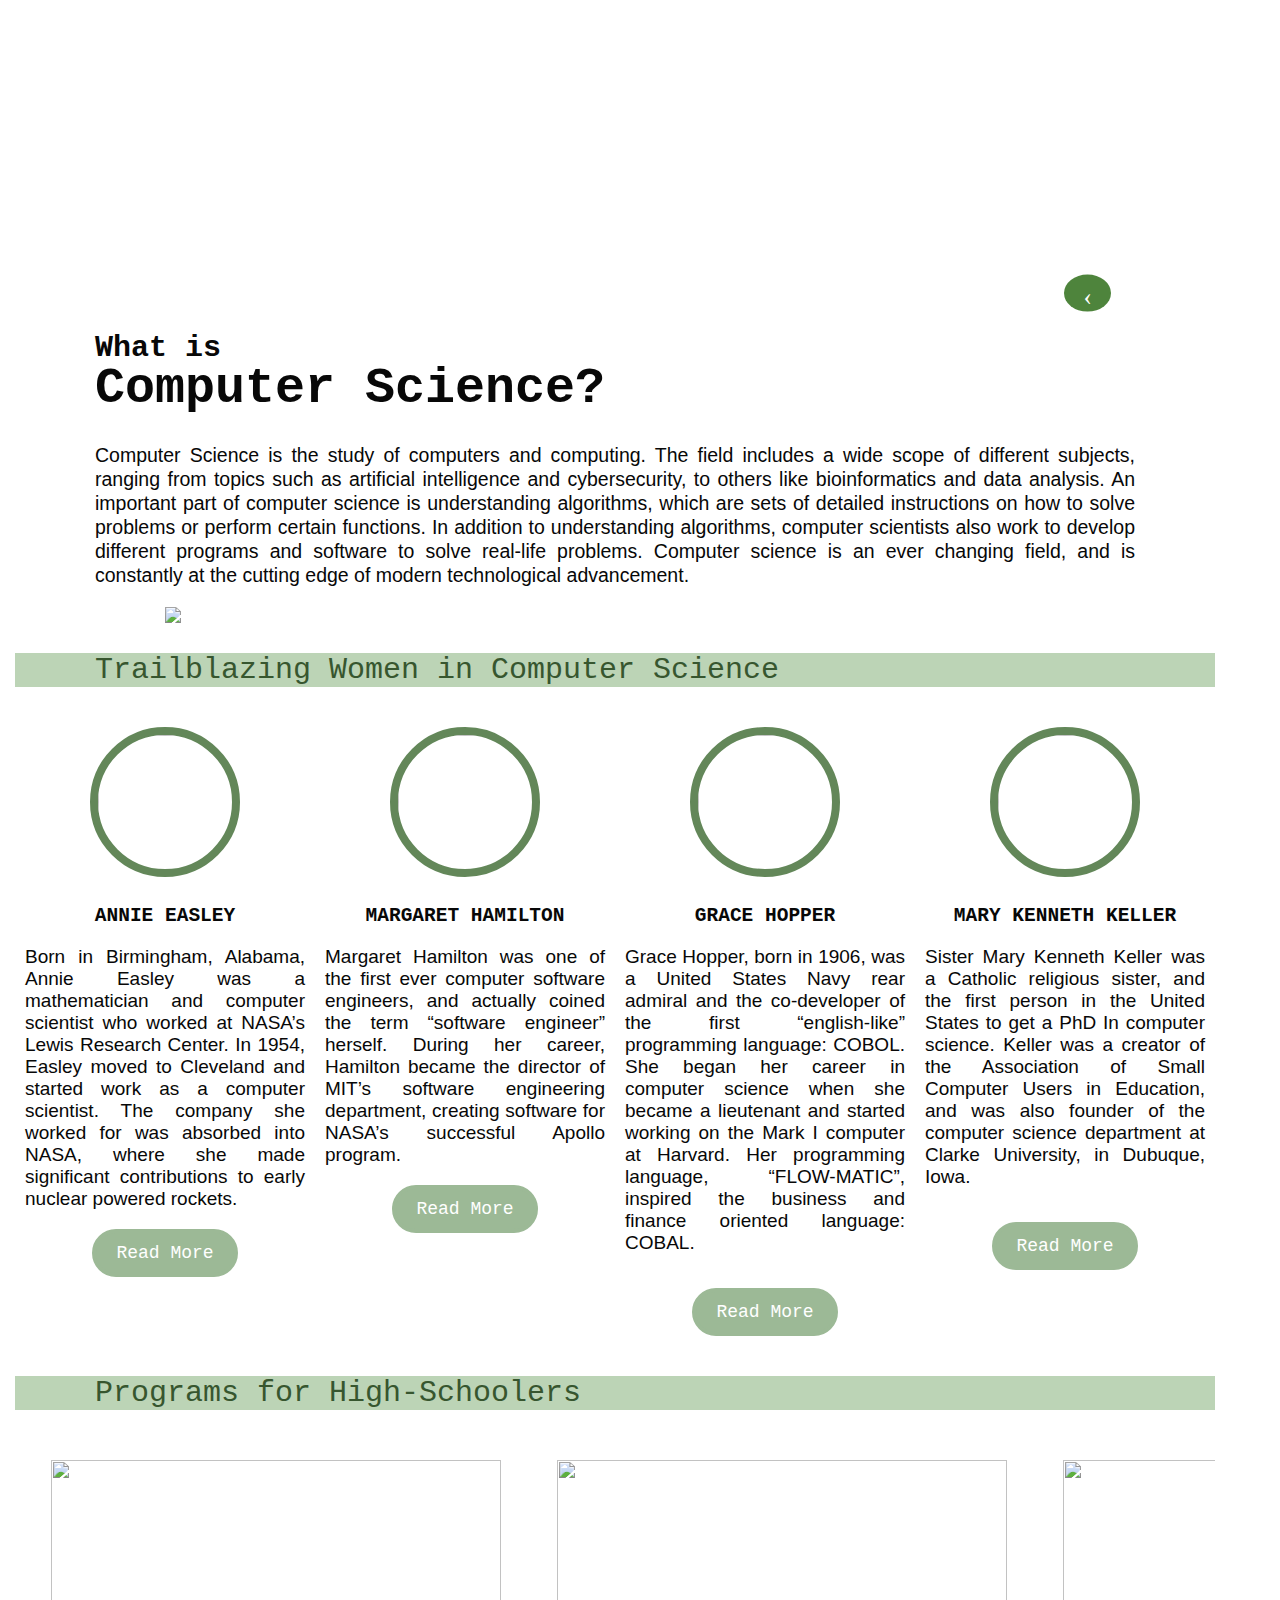
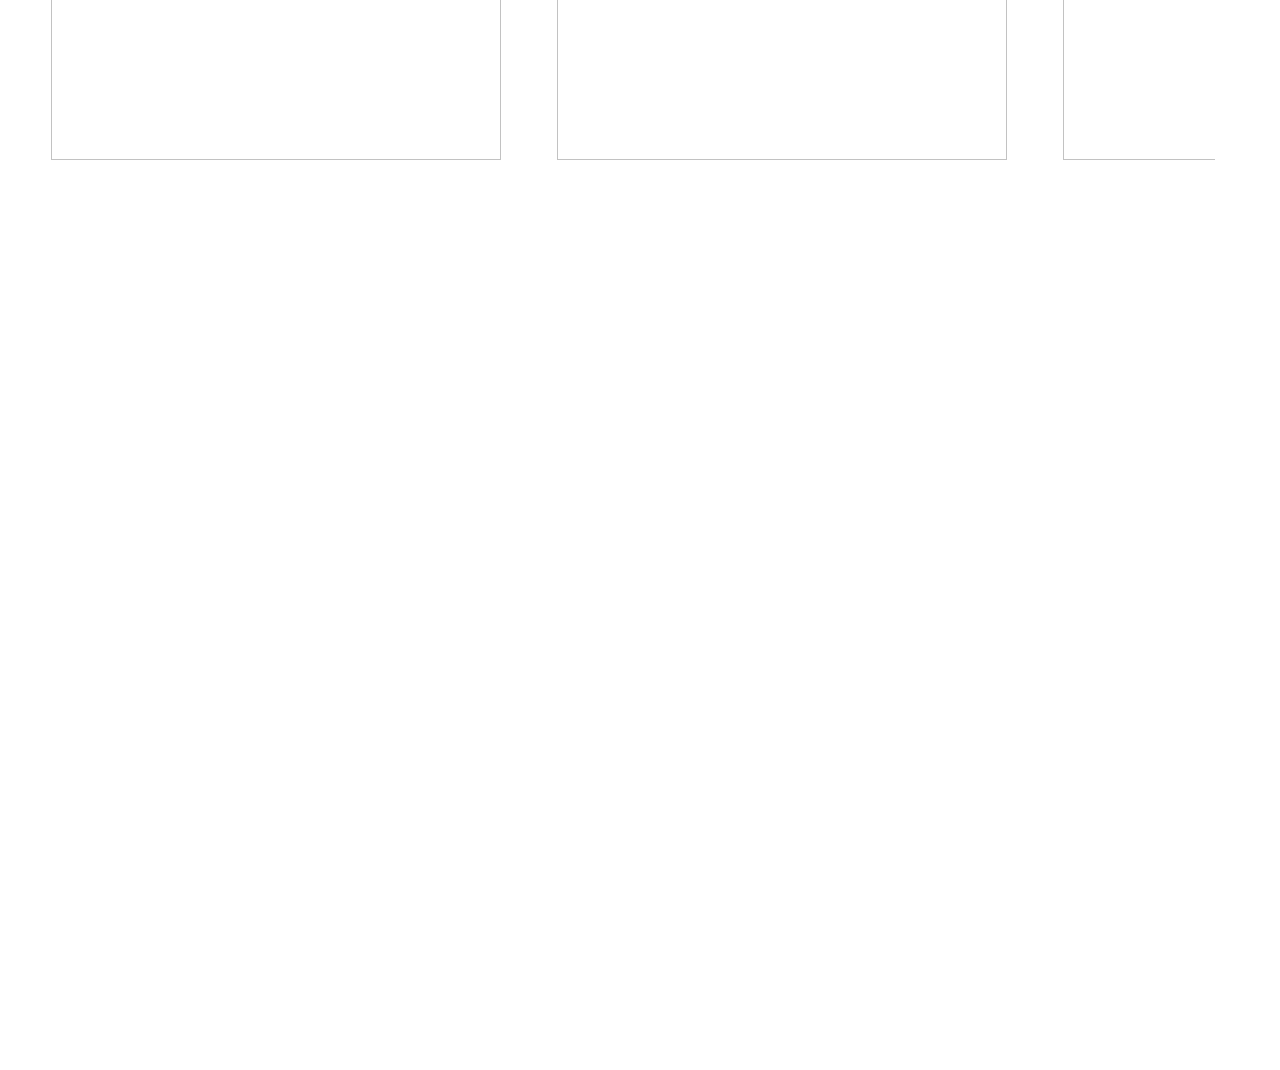
==== compsci.html @ 56565112 "Add files via upload" ====
<!DOCTYPE html>
<html>
  
<head>
  <meta charset="utf-8">
  <meta name="viewport" content="width=device-width, initial-scale=1">
  <title>Computer Science</title>
  <link href="style.css" rel="stylesheet" type="text/css"/>
  <script src="https://code.jquery.com/jquery-3.4.1.min.js"></script>
</head>
  
<body>
    <div class="parallax-container2">
      <div class="parallax-image2"></div>
    <div class="parallax-text2">
      <a href="index.html" class="previous2">&#8249;</a>

      <h3>What is</h3>
      <h1>Computer Science?</h1>

      <p class="paragraph">Computer Science is the study of computers and computing. The field includes a wide scope of different subjects, ranging from topics such as artificial intelligence and cybersecurity, to others like bioinformatics and data analysis. An important part of computer science is understanding algorithms, which are sets of detailed instructions on how to solve problems or perform certain functions. In addition to understanding algorithms, computer scientists also work to develop different programs and software to solve real-life problems. 
Computer science is an ever changing field, and is constantly at the cutting edge of modern technological advancement. 
 </p>

      <img style="
  width: 75%;
  height: auto;
  display: block;
  margin-left: auto;
  margin-right: auto;" src="assets/stats_cs.png">

      <div style= "background-color: #BAD3B4" class="dividercompsci">
        <p style = "color: #315129;" class="titlecompsci">Trailblazing Women in Computer Science</p>
      </div>
      
      <section class="trailblazersection">
<div class="row">
  <div class="column">
  	<img style = "border: 8px solid #5E8454;" class="profile" src="assets/annieeasley.jpeg">
    <h2>ANNIE EASLEY</h2>
    <p class="columnp">Born in Birmingham, Alabama, Annie Easley was a mathematician and computer scientist who worked at NASA’s Lewis Research Center. In 1954, Easley moved to Cleveland and started work as a computer scientist. The company she worked for was absorbed into NASA, where she made significant contributions to early nuclear powered rockets.
      </p>
    <input style= "background-color: #99b793; border: 4px solid #99b793;" type=button onClick="
parent.location='https://www.nasa.gov/feature/annie-easley-computer-scientist'" value='Read More'>
  </div>
  <div class="column">
  	<img style = "border: 8px solid #5E8454;" class="profile" src="assets/margarethamilton.png">
    <h2>MARGARET HAMILTON</h2>
    <p class="columnp">Margaret Hamilton was one of the first ever computer software engineers, and actually coined the term “software engineer” herself. During her career, Hamilton became the director of MIT’s software engineering department, creating software for NASA’s successful Apollo program.</p>
    <input style= "background-color: #99b793; border: 4px solid #99b793;" type=button onClick="
parent.location='https://www.smithsonianmag.com/smithsonian-institution/margaret-hamilton-led-nasa-software-team-landed-astronauts-moon-180971575/'" value='Read More'>
  </div>
  <div class="column">
  	<img style = "border: 8px solid #5E8454;" class="profile" src="assets/gracehopper.png">
    <h2>GRACE HOPPER</h2>
    <p class="columnp">Grace Hopper, born in 1906, was a United States Navy rear admiral and the co-developer of the  first “english-like” programming language: COBOL. She began her career in computer science when she became a lieutenant and started working on the Mark I computer at Harvard. Her programming language, “FLOW-MATIC”, inspired the business and finance oriented language: COBAL.
</p><br>
    <input style= "background-color: #99b793; border: 4px solid #99b793;" type=button onClick="
parent.location='https://www.si.edu/spotlight/women-mathematicians/grace-hopper-the-navy-and-computers'" 
value='Read More'>
  </div>
  <div class="column">
  	<img style = "border: 8px solid #5E8454;" class="profile" src="assets/marykennethkeller.png">
    <h2>MARY KENNETH KELLER</h2>
    <p class="columnp">Sister Mary Kenneth Keller was a Catholic religious sister, and the first person in the United States to get a PhD In computer science. Keller was a creator of the Association of Small Computer Users in Education, and was also founder of the computer science department at Clarke University, in Dubuque, Iowa. 
</p><br>
    <input style= "background-color: #99b793; border: 4px solid #99b793;" type=button onClick="
parent.location='https://www.cs.wisc.edu/2019/03/18/2759/'" 
value='Read More'>
  </div>
</div>
</section>


  <div style= "background-color: #BAD3B4" class="dividercompsci2">
    <p style=" color: #315129" class="titlecompsci2">Programs for High-Schoolers</p>
  </div>
    
 <div class="scroll-container">
   
<a href="https://www.kodewithklossy.com"><img  class="compSciPrograms" src="assets/kodeWithKlossy.png"></a>
      
<a href="https://girlswhocode.com" ><img class="compSciPrograms"
 src="assets/girlswhocode.png"></a>
  
      
<a href="https://case.precollegeprograms.org/compsci"><img class="compSciPrograms" src="assets/caseWesternReserve.png"></a>
      
<a href="https://precollege.berkeley.edu/summer-computer-science-academy"><img class="compSciPrograms" src="assets/berkeleyCompSci.png"></a>
</div>

  </div>
  </div>
  <script src="script.js"></script>
</body>
</html>
---- style.css ----
/*HOME PAGE*/
body, html {
  height: 100%;
  padding: 0;
  margin: 0;
}

.bg {
  position: relative; 
}

.bg img {
  height: 100%;
  width: 100%;
  background-position: center;
  background-repeat: no-repeat;
  background-size: cover;
}

.bg .button {
  position: absolute;
  top: 20%;
  left: 61%;
  background-color: transparent;
  font-size: 50px;
  border: none;
  cursor: pointer;
  transform: translate(-50%, -50%);
  color: rgba(0, 0, 0, 0);
}

.bg .button2 {
  position: absolute;
  top: 51%;
  left: 87%;
  background-color: transparent;
  font-size: 50px;
  border: none;
  cursor: pointer;
  transform: translate(-50%, -50%);
  color: rgba(0, 0, 0, 0);
}

.bg .button3 {
  position: absolute;
  top: 90%;
  left: 26%;
  background-color: transparent;
  font-size: 50px;
  border: none;
  cursor: pointer;
  transform: translate(-50%, -50%);
  color: rgba(0, 0, 0, 0);
}

.bg .button4 {
  position: absolute;
  top: 91%;
  left: 92%;
  background-color: transparent;
  font-size: 50px;
  border: none;
  cursor: pointer;
  transform: translate(-50%, -50%);
  color: transparent;
}
/*END OF HOME PAGE*/

/*ABOUT US PAGE*/
.aboutUsPictures{
  display: flex; 
  gap: 8px;
  justify-content: center;
  flex-wrap: wrap;
}
/*END OF ABOUT US PAGE*/

/*ENGINEERING SECTION*/
.parallax-container{
  position: relative;
  overflow: hidden;
  height: 3000px;
}

.parallax-image{
  position: absolute;
  top: 0;
  left: 0;
  width: 100%;
  height: 100%;
  border: none;
  background-image: url("assets/backgroundeng.jpg");
  background-size: cover;
  transform: translateY(0px);
  z-index: 1;
}

.parallax-text {
  position: relative;
  z-index: 2;
  padding: 150px 20px;
  color: black;
  text-align: left;
  border-radius: 80px;
  width: 1200px;
  margin: 20px;
  background-color: white;
  opacity: 0.97;
  top: 8%;
  margin: -25px 0 0 -25px;
  left: 50%;
  transform: translateX(-50%);
}

a {
  text-decoration: none;
  padding: 8px 16px;
  font-size: 25px;
  text-align: center;
  vertical-align: middle;
}

a:hover {
  background-color: #ddd;
  color: black;
}

.previous {
  background-color: #A0BFEC;
  color: white;
  border-radius: 50%;
  width: 1.2%;
  height: 1.2%;
  position: absolute;
  top: 6%;
  right: 10%;
  transform: translateY(-50%);
}

h1{
  line-height: 8px;
  font-family:monospace; 
  font:monospace;
  margin-left: 80px;
  margin-bottom: 50px;
  font-size: 50px;
}

h3{
  line-height: 8px;
  font-family:monospace; 
  font:monospace;
  margin-left: 80px;
  margin-top: 5px;
  font-size: 30px;
}

.paragraph{
  font-family: -apple-system, BlinkMacSystemFont, sans-serif;
  text-align: justify;
  margin-left: 80px;
  margin-right: 80px;
  margin-top: 5px;
  font-size: 19.5px;
  line-height: 24px;
}

.statisticseng{
  width: 70%;
  height: auto;
  display: block;
  margin-left: auto;
  margin-right: auto;
}

.dividereng{
  background-color: #DCEAFF;
  padding-top: 0.01px;
  padding-bottom: 0.01px;
  padding-left: 0;
  padding-right: 0;
  color: #5184d2;
}

.titleeng{
  font-family:monospace; 
  font:monospace;
  margin-left: 80px;
  margin-bottom: 30px;
  font-size: 30px;
}

.dividereng2{
  background-color: #DCEAFF;
  padding-top: 0.01px;
  padding-bottom: 0.01px;
  padding-left: 0;
  padding-right: 0;
  color: #5184d2;
}

.titleeng2{
  font-family:monospace; 
  font:monospace;
  margin-left: 80px;
  margin-bottom: 30px;
  font-size: 30px;
}

.dividereng3{
  background-color: #DCEAFF;
  padding-top: 0.01px;
  padding-bottom: 0.01px;
  padding-left: 0;
  padding-right: 0;
  color: #5184d2;
}

.titleeng3{
  font-family:monospace; 
  font:monospace;
  margin-left: 80px;
  margin-bottom: 30px;
  font-size: 30px;
}

.generatingButton{
  background-color: #86AADF; 
  border: 3px solid #86AADF;
  color: white;
  font-family:monospace; 
  font:monospace;
  border-radius: 30px; 
  padding: 10px 20px; 
  font-weight: 30px;
  font-size: 18px; 
  margin: 0;
  position: absolute;
  top: 50%;
  left: 50%;
  -ms-transform: translate(-50%, -50%);
  transform: translate(-50%, -50%);
  cursor: pointer;
  transition: box-shadow 0.3s ease;
}

.generatingButton:hover {
  box-shadow: 0 1px 2px rgba(0, 0, 10, 20);
}

.projects{
  color:black;
  font-family: sans-serif;
  margin: 0;
  position: absolute;
  top: 90%;
  left: 50%;
  -ms-transform: translate(-50%, -50%);
  transform: translate(-50%, -50%);
}

.generator{
  position: relative;
  text-align: center;  
  font-family: -apple-system, BlinkMacSystemFont, sans-serif;
  font-size: 20px;
  height: 200px;
  width: 1000px;
  display: block;
  align-items: center;
  margin-left: auto;
  margin-right: auto;
}

.generatortext {
  position: absolute;
  font-family: -apple-system, BlinkMacSystemFont, sans-serif;
  margin: 0;
  top: 20%;
  left: 50%;
  transform: translate(-50%, -50%);
}

.trailblazersection * {
  box-sizing: border-box;
}

.column {
  float: left;
  width: 25%;
  padding: 10px;
  text-align:center;
  font-family: monospace; 
}

.row:after {
  content: "";
  display: table;
  clear: both;
}

.columnp{
  font-family: -apple-system, BlinkMacSystemFont, sans-serif;
  text-align: justify;
  font-size: 19px;
}

.profile{
  border-radius: 50%;
  height: 150px;
  width: 150px;
  object-fit: cover;
}

input{
  background-color: #86AADF; 
  border: 3px solid #86AADF;
  color: white;
  font-family:monospace; 
  font:monospace;
  border-radius: 30px; 
  padding: 10px 20px; 
  font-weight: 30px;
  font-size: 18px; 
  cursor: pointer;
}

input:hover {
  background-color: #ddd;
  border: 3px solid #ddd;
  color: black;
}

div.scroll-container {
  background-color: white;
  overflow: auto;
  white-space: nowrap;
  padding: 10px;
}

div.scroll-container img {
  padding: 10px;
}

.slides{
  height: 300px;
  width: 500px;
  object-fit: cover;
}

/*END OF ENGINEERING SECTION*/

/*COMPSCI SECTION*/
.parallax-container2{
  position: relative;
  overflow: hidden;
  height: 2670px;
}

.parallax-image2{
  position: absolute;
  top: 0;
  left: 0;
  width: 100%;
  height: 100%;
  border: none;
  background-image: url("assets/backgroundcompsci.jpg");
  background-size: cover;
  transform: translateY(0px);
  z-index: 1;
}

.parallax-text2 {
  position: relative;
  z-index: 2;
  padding: 150px 20px;
  color: black;
  text-align: left;
  border-radius: 80px;
  width: 1200px;
  margin: 20px;
  background-color: white;
  opacity: 0.97;
  top: 8%;
  margin: -25px 0 0 -25px;
  left: 50%;
  transform: translateX(-50%);
}

.previous2 {
  background-color: #498136;
  color: white;
  border-radius: 50%;
  width: 1.2%;
  height: 1.2%;
  position: absolute;
  top: 6%;
  right: 10%;
  transform: translateY(-50%);
}

.dividercompsci{
  background-color: #d1fcb1;
  padding-top: 0.01px;
  padding-bottom: 0.01px;
  padding-left: 0;
  padding-right: 0;
  color: #498136;
}

.titlecompsci{
  font-family:monospace; 
  font:monospace;
  margin-left: 80px;
  margin-bottom: 30px;
  font-size: 30px;
}

.dividercompsci2{
  background-color: #d1fcb1;
  padding-top: 0.01px;
  padding-bottom: 0.01px;
  padding-left: 0;
  padding-right: 0;
  color: #498136;
}

.titlecompsci2{
  font-family:monospace; 
  font:monospace;
  margin-left: 80px;
  margin-bottom: 30px;
  font-size: 30px;
}

.compSciPrograms{
  height: 300px;
  width: 450px;
  object-fit: cover;
}

/*END OF COMPSCI SECTION*/

/*PHYSICS SECTION*/
.parallax-container3{
  position: relative;
  overflow: hidden;
  height: 2670px;
}

.parallax-image3{
  position: absolute;
  top: 0;
  left: 0;
  width: 100%;
  height: 100%;
  border: none;
  background-image: url("assets/backgroundphysics.jpg");
  background-size: cover;
  transform: translateY(0px);
  z-index: 1;
}

.parallax-text3{
  position: relative;
  z-index: 2;
  padding: 150px 20px;
  color: black;
  text-align: left;
  border-radius: 80px;
  width: 1200px;
  margin: 20px;
  background-color: white;
  opacity: 0.97;
  top: 8%;
  margin: -25px 0 0 -25px;
  left: 50%;
  transform: translateX(-50%);
}

.previous3 {
  background-color: #CBB1D3;
  color: white;
  border-radius: 50%;
  width: 1.2%;
  height: 1.2%;
  position: absolute;
  top: 6%;
  right: 10%;
  transform: translateY(-50%);
}

.dividerphysics{
  background-color: #EDE5EF;
  padding-top: 0.01px;
  padding-bottom: 0.01px;
  padding-left: 0;
  padding-right: 0;
  color: #CBB1D3;
}

.titlephysics{
  font-family:monospace; 
  font:monospace;
  margin-left: 80px;
  margin-bottom: 30px;
  font-size: 30px;
}

.dividerphysics2{
  background-color: #EDE5EF;
  padding-top: 0.01px;
  padding-bottom: 0.01px;
  padding-left: 0;
  padding-right: 0;
  color: #CBB1D3;
}

.titlephysics2{
  font-family:monospace; 
  font:monospace;
  margin-left: 80px;
  margin-bottom: 30px;
  font-size: 30px;
}

.statisticsphy{
  width: 50%;
  height: auto;
  display: block;
  margin-left: auto;
  margin-right: auto;
}

.phyPrograms{
  height: 300px;
  width: 450px;
  object-fit: cover;
}

.scroll-container a:hover {
  background-color: transparent;
  
}

.aboutus{
  border-radius: 50%;
  max-height: 300px;
  width: 300px;
  border: 3px solid white;
  object-fit: cover;
}

main{
  text-align: center;
  margin-top: 0;
  margin-bottom: 0;
  margin-right: 20%;
  margin-left: 20%;
}
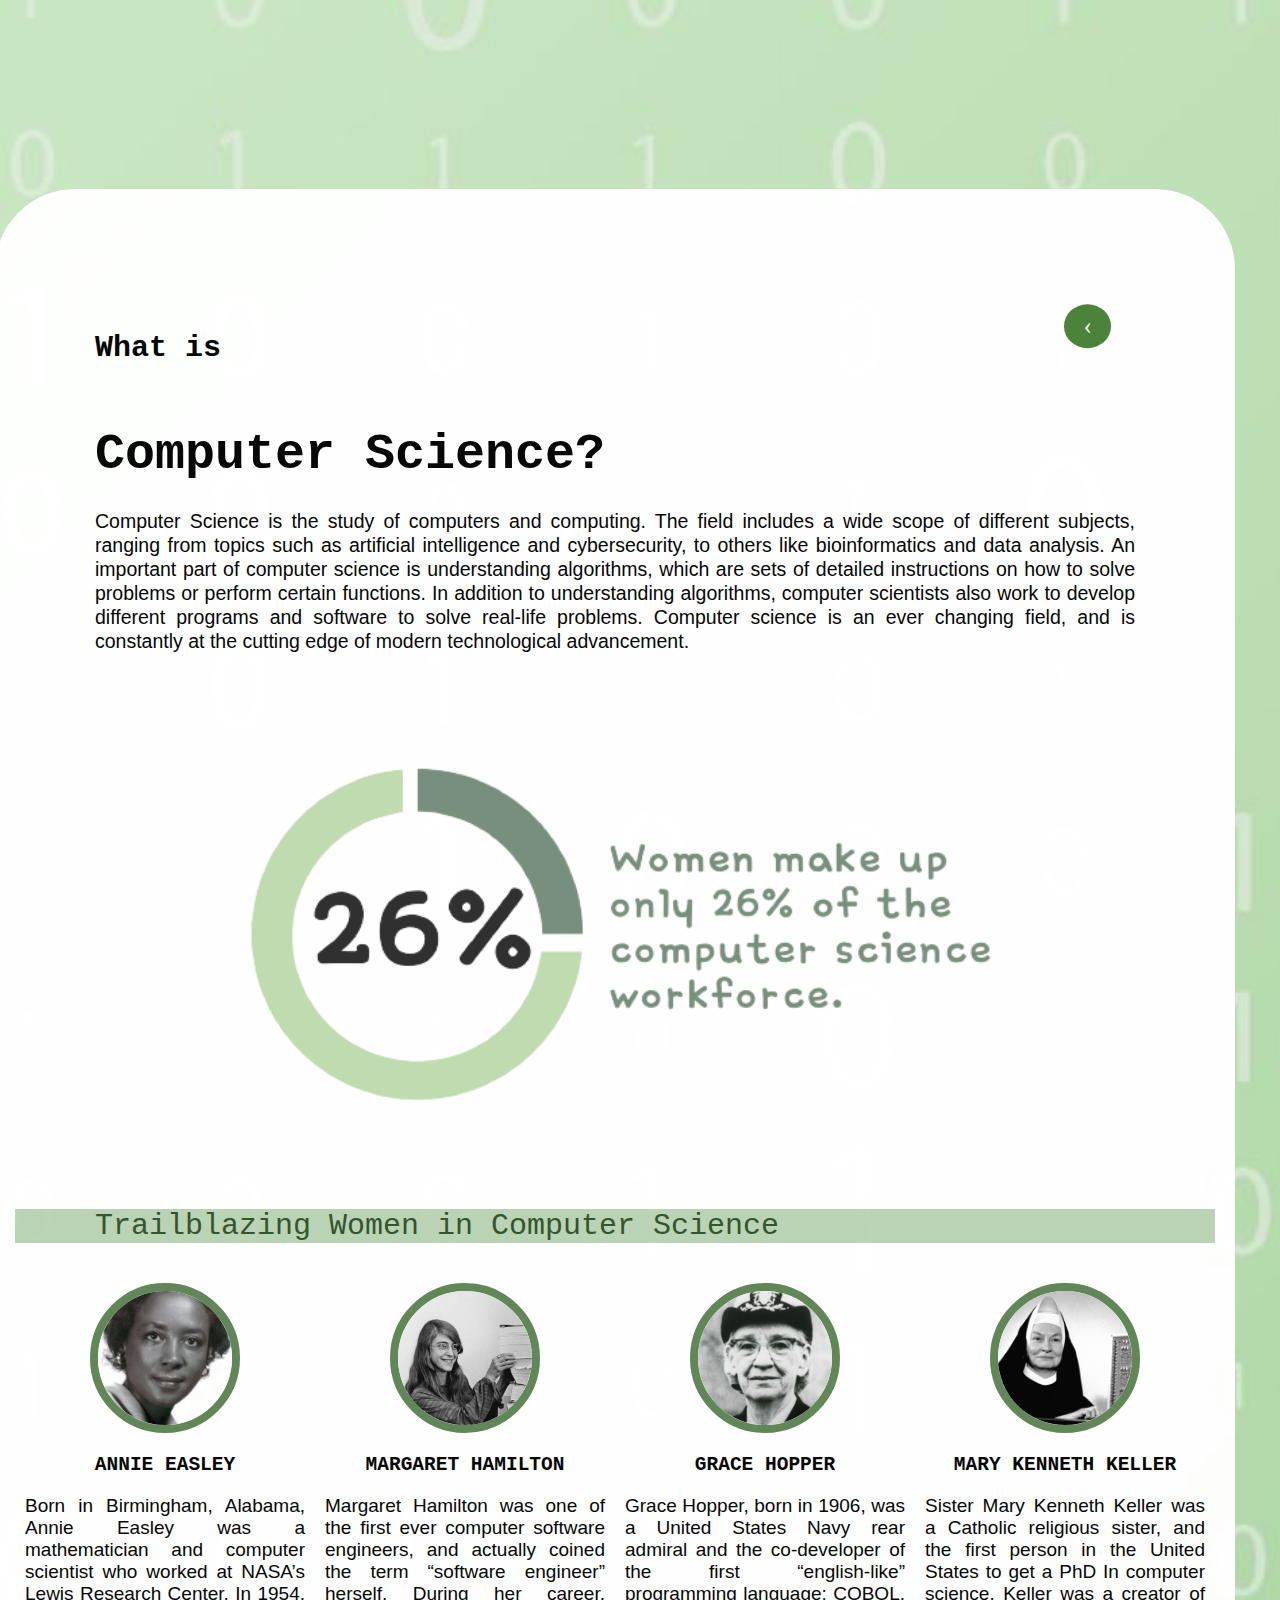
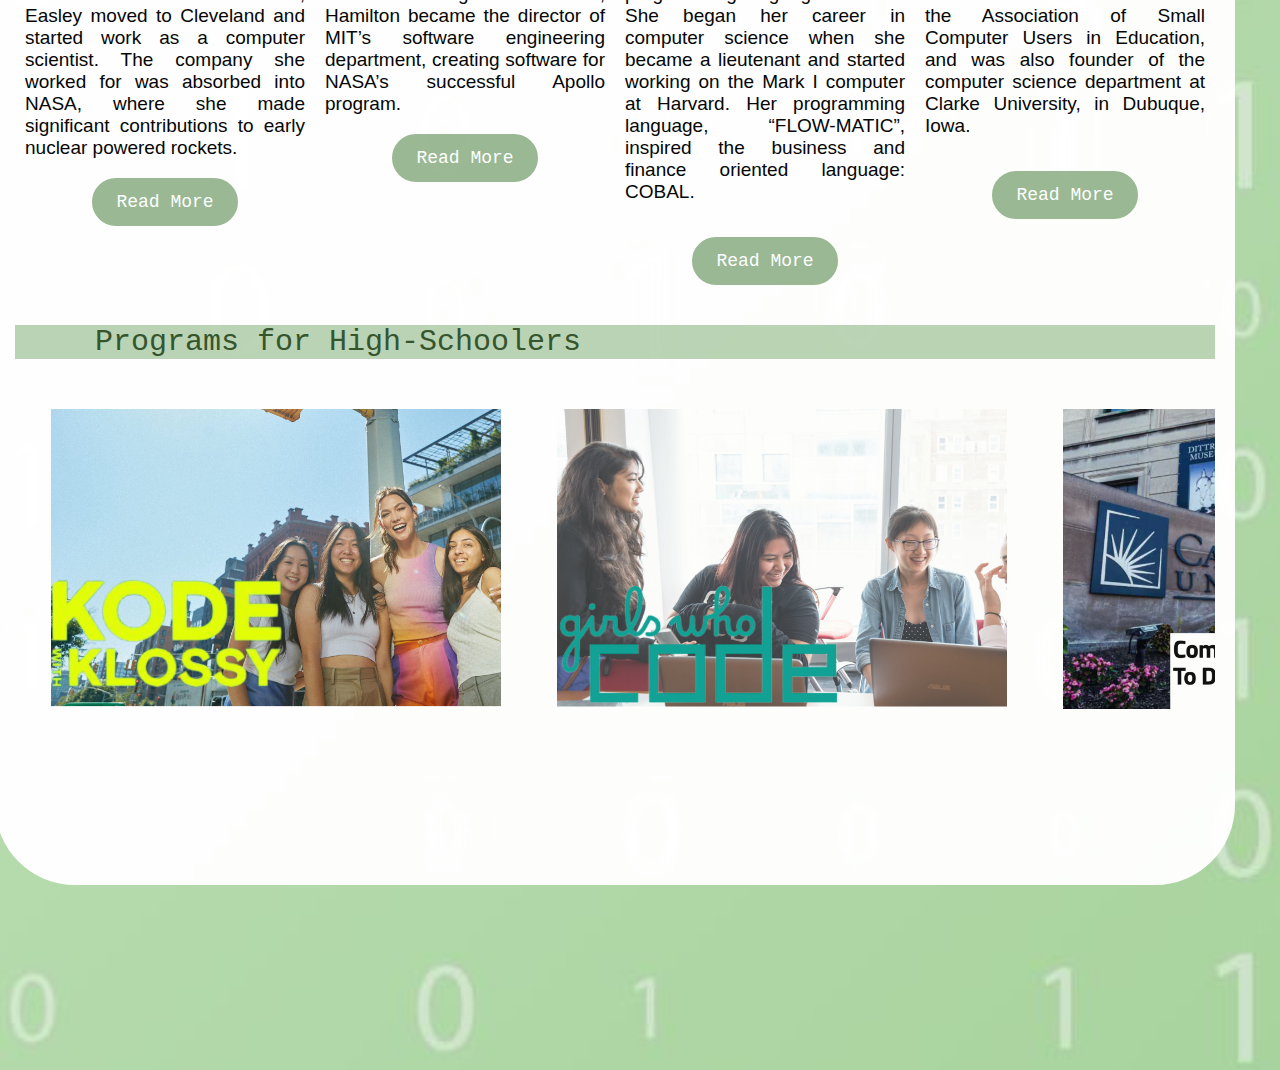
==== commit 1c3e9042: "Update compsci.html" ====
--- a/compsci.html
+++ b/compsci.html
@@ -16,6 +16,8 @@
       <a href="index.html" class="previous2">&#8249;</a>
 
       <h3>What is</h3>
+      <br>
+      <br>
       <h1>Computer Science?</h1>
 
       <p class="paragraph">Computer Science is the study of computers and computing. The field includes a wide scope of different subjects, ranging from topics such as artificial intelligence and cybersecurity, to others like bioinformatics and data analysis. An important part of computer science is understanding algorithms, which are sets of detailed instructions on how to solve problems or perform certain functions. In addition to understanding algorithms, computer scientists also work to develop different programs and software to solve real-life problems. 
@@ -93,4 +95,4 @@
   </div>
   <script src="script.js"></script>
 </body>
-</html>+</html>
